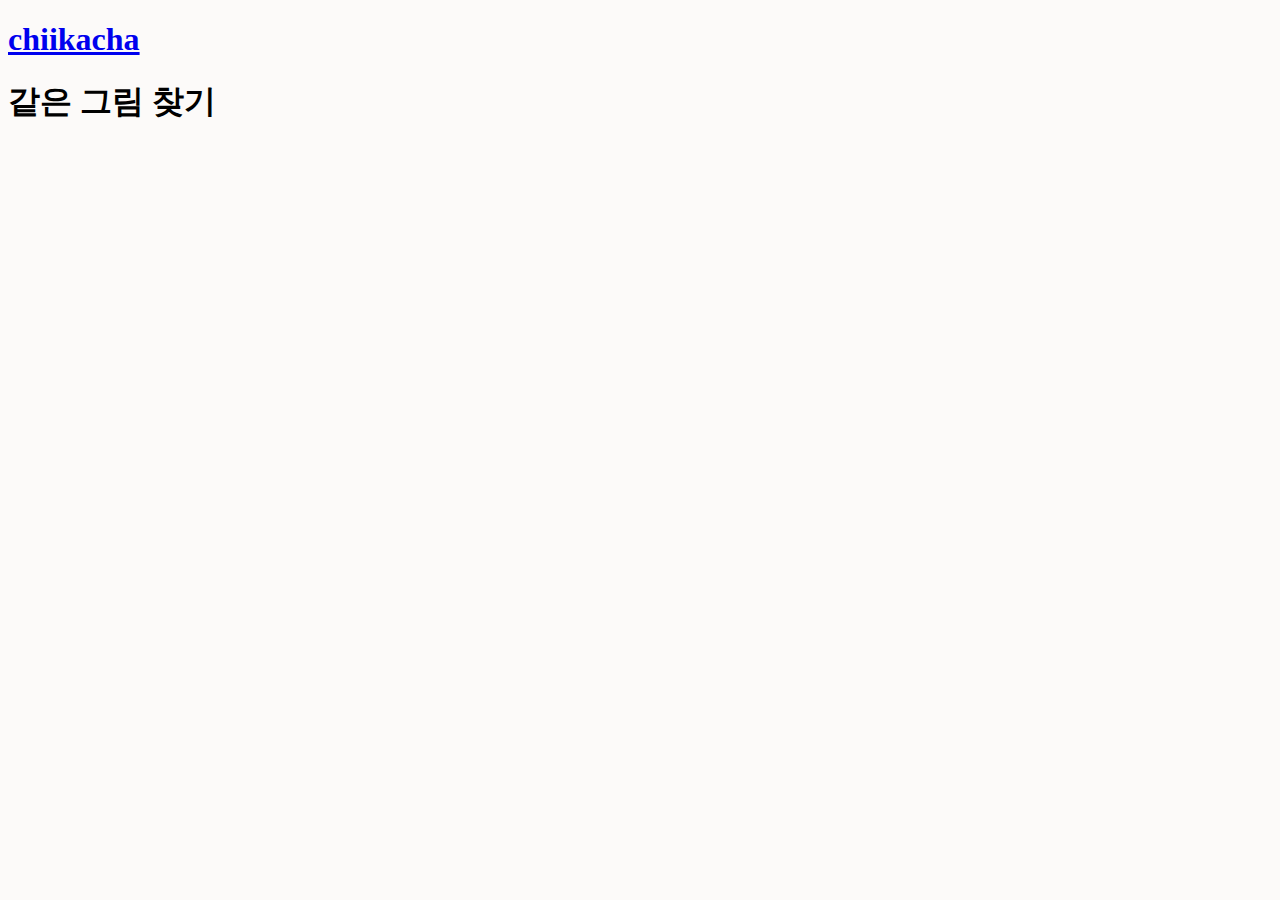
==== cardGame.html @ a1fdae4f "'2'" ====
<!DOCTYPE html>
<html lang="en">
<head>
    <meta charset="UTF-8">
    <meta name="viewport" content="width=device-width, initial-scale=1.0">
    <title>먼작귀 가챠게임</title>
    <link rel="stylesheet" href="./css/reset.css" />
    <link rel="stylesheet" href="./css/cardGame.css" />
    <link rel="stylesheet" href="./css/cardGameMedia.css" />
</head>
<body style="background-color: rgba(248, 244, 240, 0.416); overflow: hidden;">
    <h1><a href="./index.html">chiikacha</a></h1>
    <div class="cardGame">
        <h1>같은 그림 찾기</h1>
        <div id="timer">
            <div class="time-bar"></div>
        </div>
        <ul class="card-list">
        </ul>
    </div>
    <div class="game-alert" role="button" tabindex="0"></div>

    <script type="text/javascript" src="./js/cardGame.js"></script>
</body>
</html>
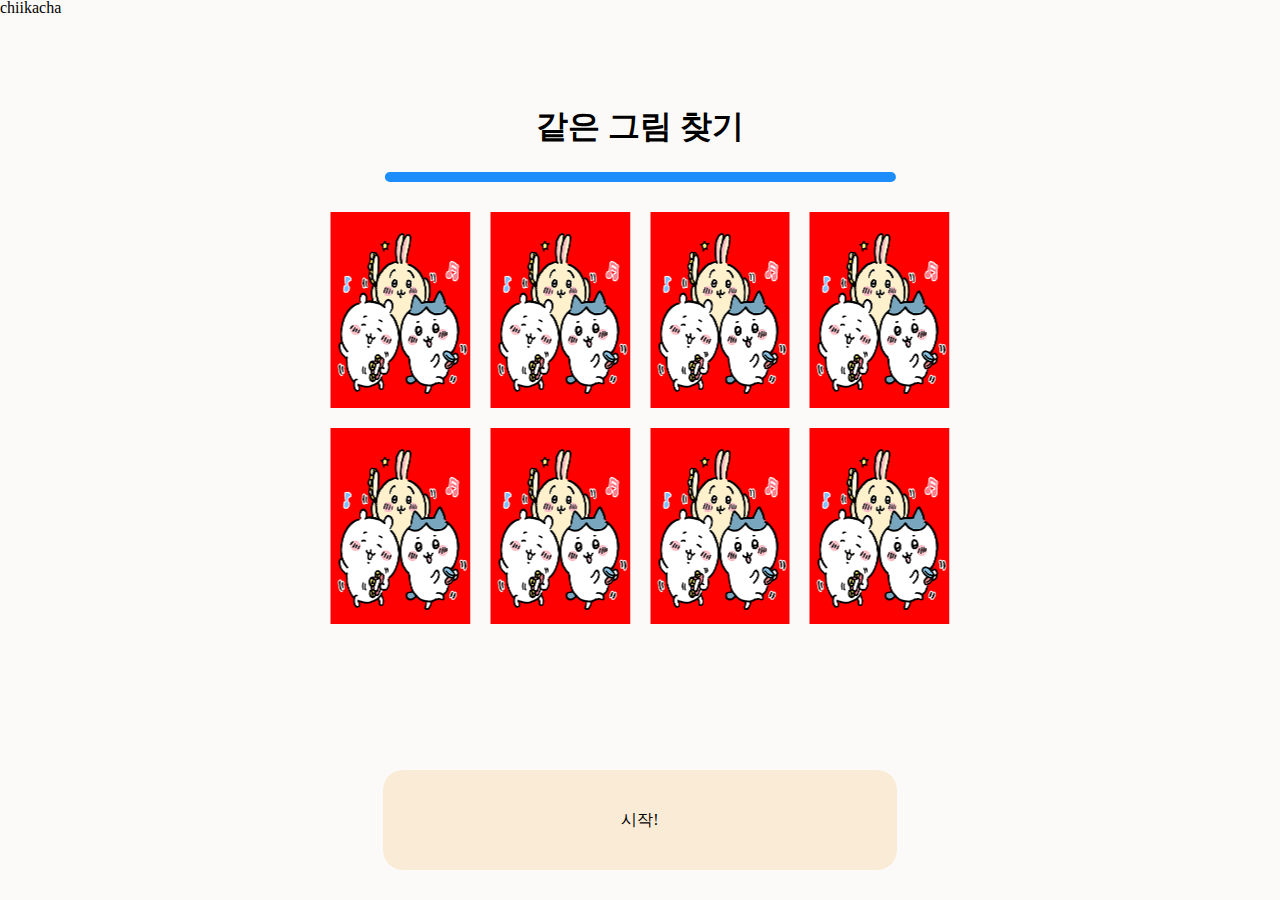
==== commit adca54cf: "'up'" ====
--- a/cardGame.html
+++ b/cardGame.html
@@ -9,7 +9,7 @@
     <link rel="stylesheet" href="./css/cardGameMedia.css" />
 </head>
 <body style="background-color: rgba(248, 244, 240, 0.416); overflow: hidden;">
-    <h1><a href="./index.html">chiikacha</a></h1>
+    <h1><a href="./main.html">chiikacha</a></h1>
     <div class="cardGame">
         <h1>같은 그림 찾기</h1>
         <div id="timer">
--- a/css/cardGame.css
+++ b/css/cardGame.css
@@ -0,0 +1,127 @@
+.cardGame {
+    position: absolute;
+    top: 40%;
+    left: 50%;
+    transform: translate(-50%, -50%);
+    width: 60vw;
+    height: 50vw;
+    max-width: 639px;
+    max-height: 540px;
+    min-width: 206px;
+    min-height: 172px;
+    text-align: center;
+    border-radius: 10px;
+}
+
+.cardGame > h1 {
+    font-size: 2rem;
+    font-weight: 600;
+    margin-top: 20px;
+}
+
+/* 타이머 */
+.cardGame #timer {
+    position: relative;
+    left: 50%;
+    transform: translate(-50%, 0);
+    width: 80%;
+    height: 10px;
+    margin-top: 30px;
+    border-radius: 5px;
+    box-sizing: border-box;
+}
+
+.cardGame #timer .time-bar {
+    position: absolute;
+    width: 100%;
+    height: 100%;
+    border-radius: 5px;
+    background-color: rgb(30, 141, 252);
+}
+
+/* 카드 */
+.card-list {
+    position: relative;
+    width: 100%;
+    height: 80%;
+    margin-top: 20px;
+    display: grid;
+    perspective: 1000px;
+    grid-template-columns: repeat(4, 1fr);
+}
+
+.card-list .card {
+    position: relative;
+    margin: 10px;
+    cursor: pointer;
+    transition: .4s;
+    transform-style: preserve-3d;
+    
+}
+
+.front, .back {
+    position: absolute;
+    width: 100%;
+    height: 100%;
+    backface-visibility: hidden;
+}
+
+.front {
+    background-color: red;
+}
+
+.front img {
+    position: relative;
+    width: 100%;
+    height: 100%;
+    /* 클릭 이벤트 방지 */
+    pointer-events: none;
+}
+
+.back {
+    background-color: aqua;
+    transform: rotateY(180deg);
+}
+
+.back img {
+    position: relative;
+    width: 100%;
+    height: 100%;
+}
+
+.stop-click {
+    pointer-events: none;
+}
+
+/* 알림 */
+.game-alert {
+    position: fixed;
+    bottom: 30px;
+    left: 50%;
+    transform: translate(-50%, 0%);
+    width: 50vw;
+    height: 100px;
+    max-width: 514px;
+    min-width: 157px;
+    border-radius: 20px;
+    display: flex;
+    align-items: center;
+    justify-content: space-around;
+    overflow: hidden;
+    transition: .5s ease;
+    background-color: antiquewhite;
+}
+
+.pointer {
+    cursor: pointer;
+}
+
+.game-alert div {
+    width: 20%;
+    height: 50px;
+    text-align: center;
+    line-height: 50px;
+    border-radius: 5px;
+    cursor: pointer;
+    background-color: aqua;
+}--- a/css/cardGameMedia.css
+++ b/css/cardGameMedia.css
@@ -0,0 +1,20 @@
+
+/* 테블릿 */
+@media all and (min-width: 768px) and (max-width: 1023px) {
+    .cardGame {
+        width: 613.8px;
+        height: 511.5px;
+    }
+}
+
+/* 모바일 */
+@media screen and (max-width: 767px) {
+    .cardGame {
+        width: 80vw;
+        height: 67vw;
+    }
+
+    .cardGame > h1 {
+        font-size: 1.5rem;
+    }
+}